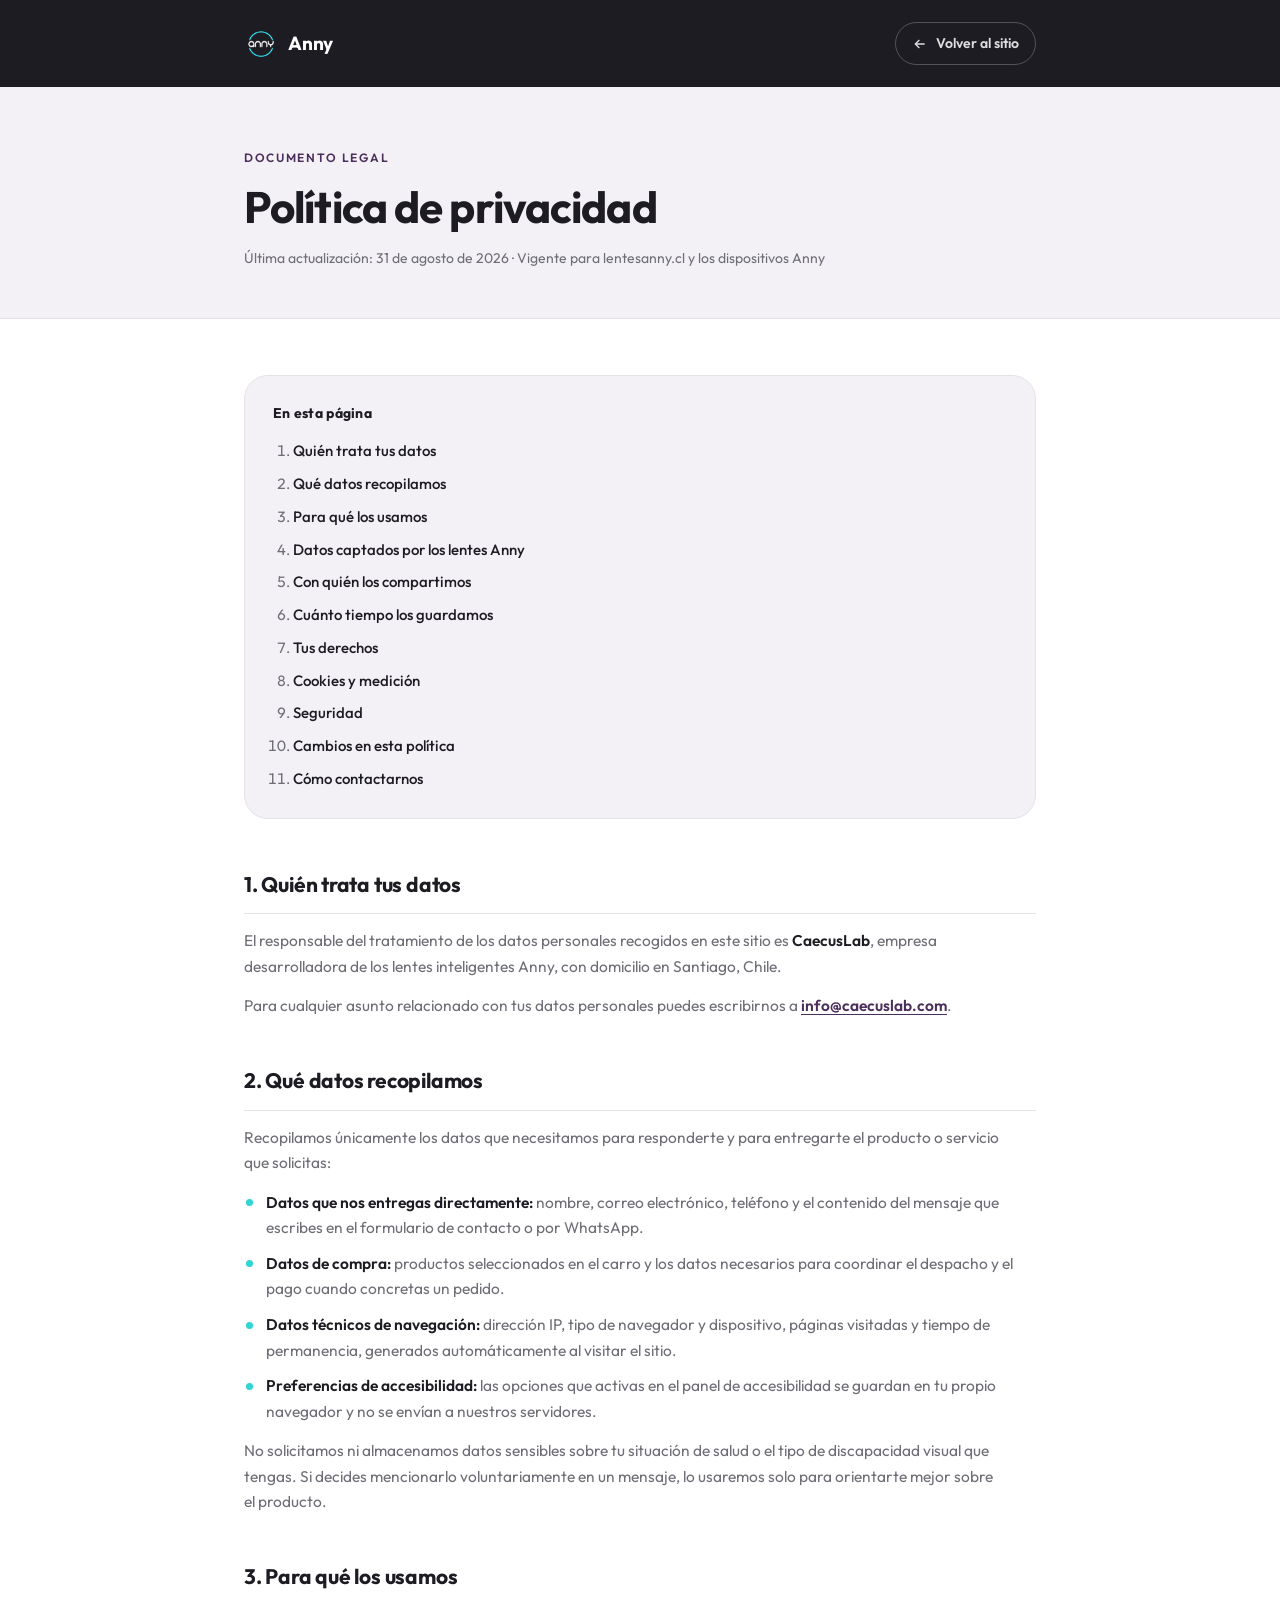
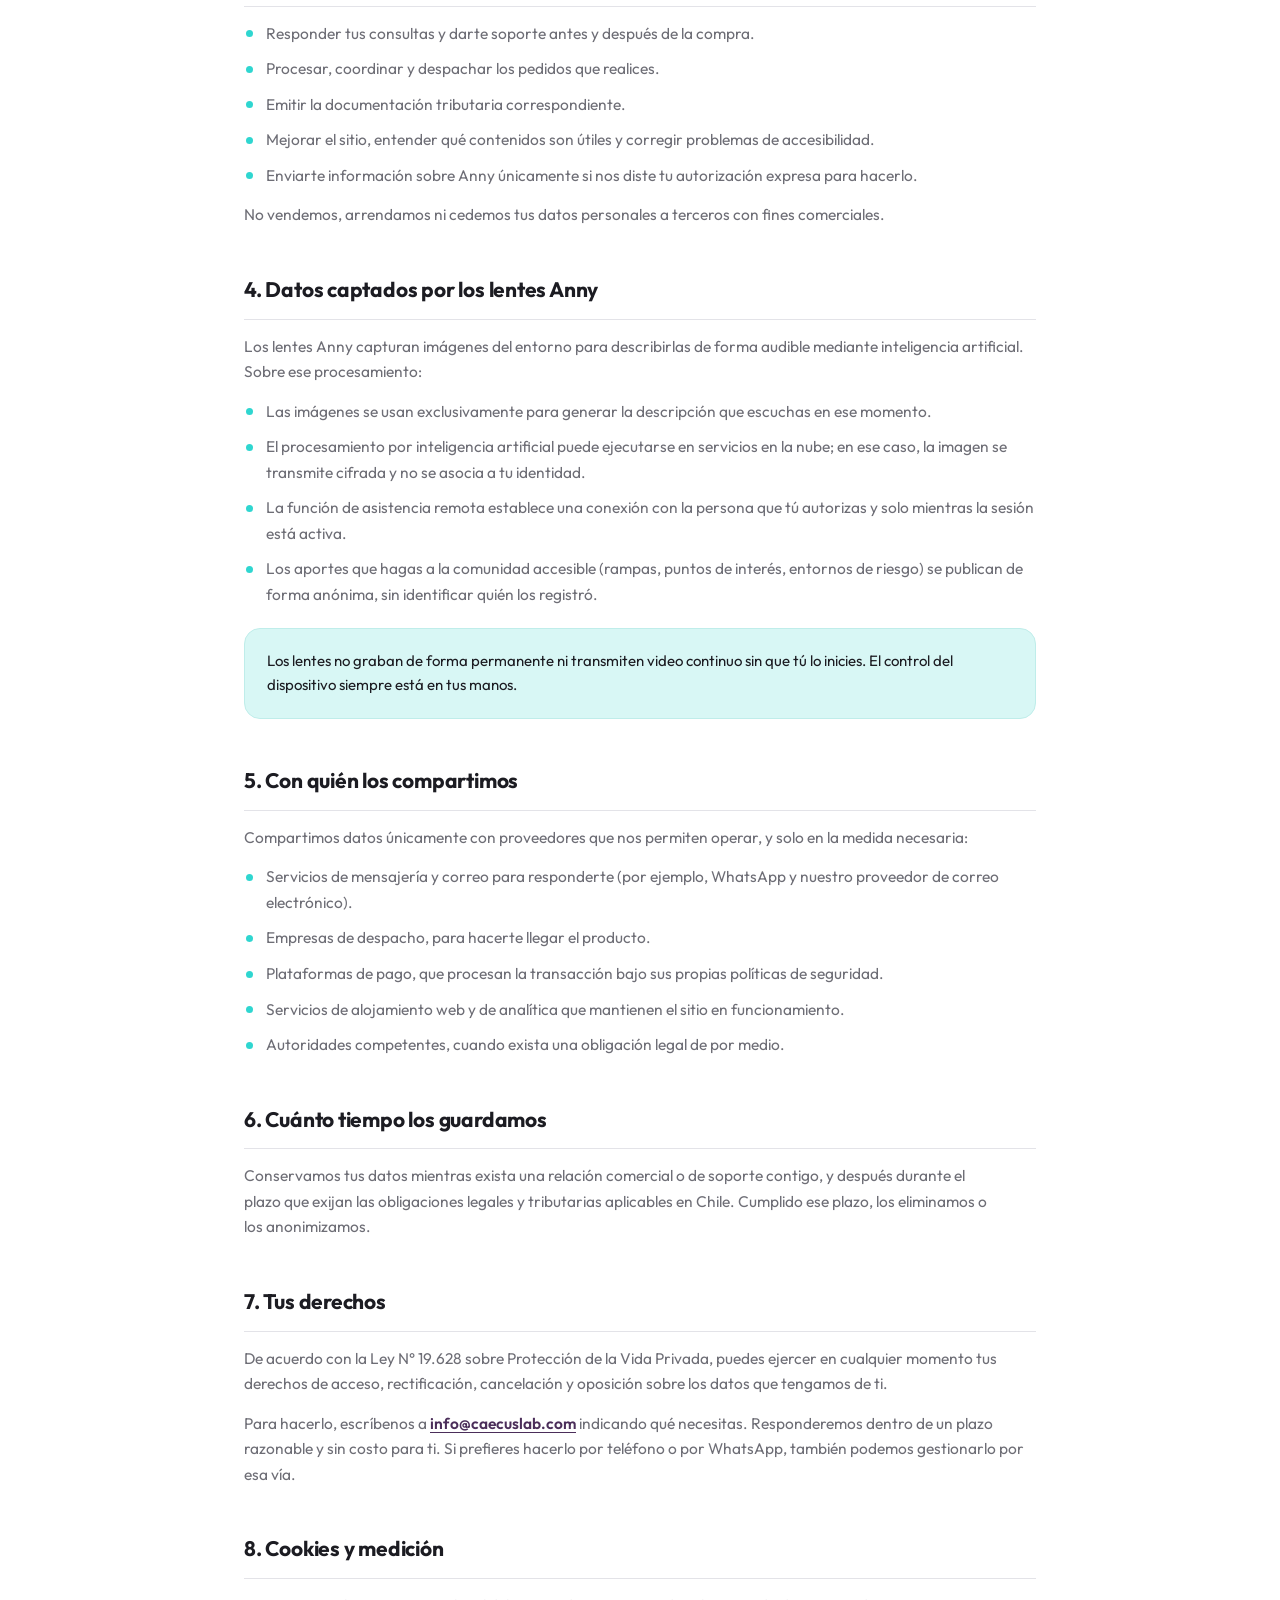
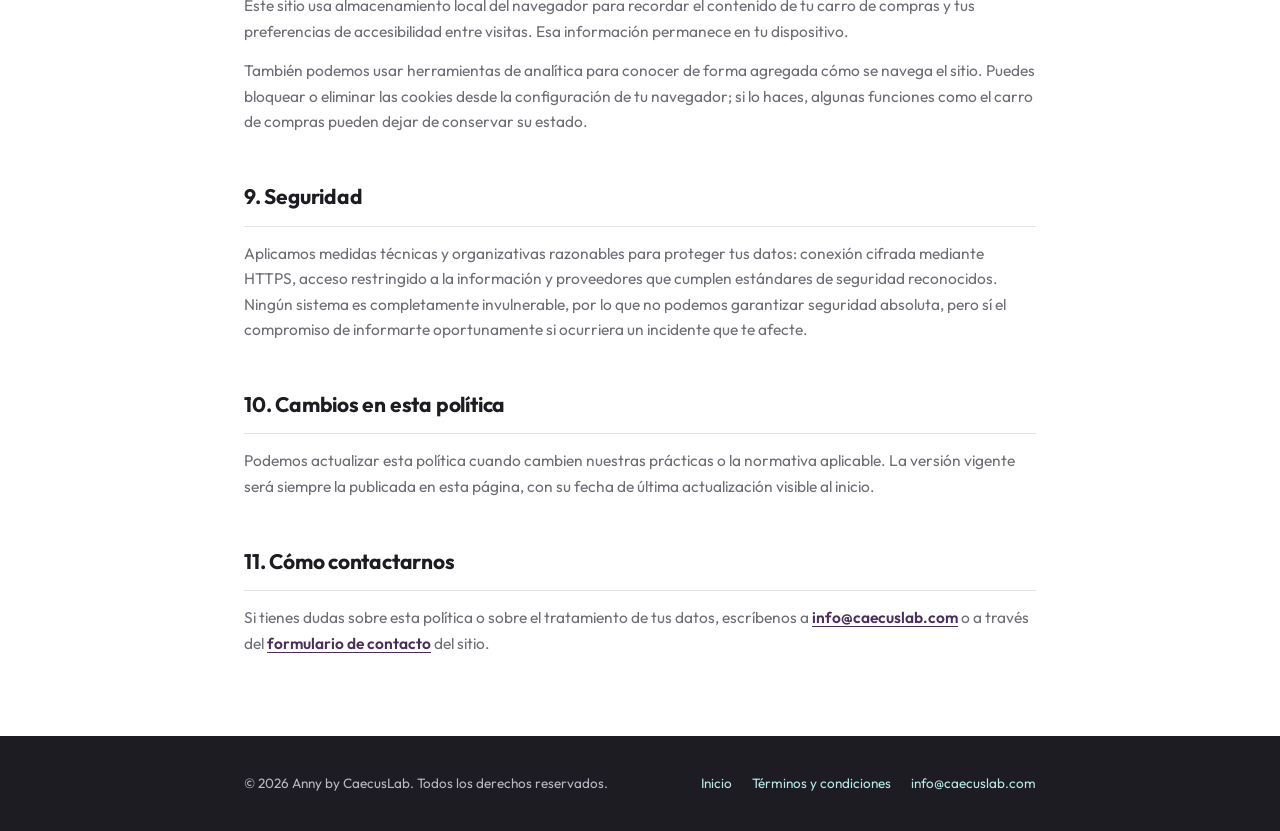
==== privacidad.html @ aaa9d838 "Funciones oficiales, revisión de diseño, páginas legales e imagen social Funciones: - Textos oficial" ====
<!DOCTYPE html>
<html lang="es">
<head>
<meta charset="UTF-8">
<meta name="viewport" content="width=device-width, initial-scale=1.0">
<title>Política de privacidad — Anny by CaecusLab</title>
<meta name="description" content="Cómo CaecusLab recopila, usa y protege los datos personales de quienes visitan lentesanny.cl y usan los lentes inteligentes Anny.">
<meta name="robots" content="index, follow">
<link rel="canonical" href="https://lentesanny.cl/privacidad.html">
<meta property="og:type" content="article">
<meta property="og:title" content="Política de privacidad — Anny by CaecusLab">
<meta property="og:description" content="Cómo CaecusLab recopila, usa y protege tus datos personales.">
<meta property="og:url" content="https://lentesanny.cl/privacidad.html">
<meta property="og:locale" content="es_CL">
<meta property="og:site_name" content="Anny by CaecusLab">
<meta property="og:image" content="https://lentesanny.cl/assets/img/og-anny.jpg">
<meta property="og:image:width" content="1200">
<meta property="og:image:height" content="630">
<meta property="og:image:alt" content="Lentes inteligentes Anny sobre fondo violeta, con el texto Autonomía al alcance">
<meta name="twitter:card" content="summary_large_image">
<meta name="twitter:image" content="https://lentesanny.cl/assets/img/og-anny.jpg">
<meta name="theme-color" content="#1C1C22">
<link rel="icon" type="image/png" href="assets/img/anny_logotipo.png">
<link rel="preconnect" href="https://fonts.googleapis.com">
<link rel="preconnect" href="https://fonts.gstatic.com" crossorigin>
<link rel="stylesheet" href="https://fonts.googleapis.com/css2?family=Outfit:wght@300;400;500;600;700;800&display=swap">
<link rel="stylesheet" href="assets/css/legal.css">
</head>
<body>

<a class="skip-link" href="#contenido">Saltar al contenido</a>

<header class="legal-header">
  <div class="container">
    <a class="legal-brand" href="index.html">
      <img src="assets/img/anny_logotipo.png" alt="Logotipo de Anny">
      Anny
    </a>
    <a class="legal-back" href="index.html">
      <svg viewBox="0 0 24 24" fill="none" stroke="currentColor" stroke-width="2" aria-hidden="true"><path d="M19 12H5M11 6l-6 6 6 6"/></svg>
      Volver al sitio
    </a>
  </div>
</header>

<div class="legal-hero">
  <div class="container">
    <span class="legal-eyebrow">Documento legal</span>
    <h1>Política de privacidad</h1>
    <p class="legal-meta">Última actualización: 31 de agosto de 2026 · Vigente para lentesanny.cl y los dispositivos Anny</p>
  </div>
</div>

<main id="contenido" class="legal-body">
  <div class="container">

    <nav class="legal-toc" aria-label="Contenidos de la política">
      <h2>En esta página</h2>
      <ol>
        <li><a href="#responsable">Quién trata tus datos</a></li>
        <li><a href="#datos">Qué datos recopilamos</a></li>
        <li><a href="#finalidad">Para qué los usamos</a></li>
        <li><a href="#dispositivo">Datos captados por los lentes Anny</a></li>
        <li><a href="#terceros">Con quién los compartimos</a></li>
        <li><a href="#conservacion">Cuánto tiempo los guardamos</a></li>
        <li><a href="#derechos">Tus derechos</a></li>
        <li><a href="#cookies">Cookies y medición</a></li>
        <li><a href="#seguridad">Seguridad</a></li>
        <li><a href="#cambios">Cambios en esta política</a></li>
        <li><a href="#contacto-legal">Cómo contactarnos</a></li>
      </ol>
    </nav>

    <section id="responsable">
      <h2>1. Quién trata tus datos</h2>
      <p>El responsable del tratamiento de los datos personales recogidos en este sitio es <strong>CaecusLab</strong>, empresa desarrolladora de los lentes inteligentes Anny, con domicilio en Santiago, Chile.</p>
      <p>Para cualquier asunto relacionado con tus datos personales puedes escribirnos a <a href="mailto:info@caecuslab.com">info@caecuslab.com</a>.</p>
    </section>

    <section id="datos">
      <h2>2. Qué datos recopilamos</h2>
      <p>Recopilamos únicamente los datos que necesitamos para responderte y para entregarte el producto o servicio que solicitas:</p>
      <ul>
        <li><strong>Datos que nos entregas directamente:</strong> nombre, correo electrónico, teléfono y el contenido del mensaje que escribes en el formulario de contacto o por WhatsApp.</li>
        <li><strong>Datos de compra:</strong> productos seleccionados en el carro y los datos necesarios para coordinar el despacho y el pago cuando concretas un pedido.</li>
        <li><strong>Datos técnicos de navegación:</strong> dirección IP, tipo de navegador y dispositivo, páginas visitadas y tiempo de permanencia, generados automáticamente al visitar el sitio.</li>
        <li><strong>Preferencias de accesibilidad:</strong> las opciones que activas en el panel de accesibilidad se guardan en tu propio navegador y no se envían a nuestros servidores.</li>
      </ul>
      <p>No solicitamos ni almacenamos datos sensibles sobre tu situación de salud o el tipo de discapacidad visual que tengas. Si decides mencionarlo voluntariamente en un mensaje, lo usaremos solo para orientarte mejor sobre el producto.</p>
    </section>

    <section id="finalidad">
      <h2>3. Para qué los usamos</h2>
      <ul>
        <li>Responder tus consultas y darte soporte antes y después de la compra.</li>
        <li>Procesar, coordinar y despachar los pedidos que realices.</li>
        <li>Emitir la documentación tributaria correspondiente.</li>
        <li>Mejorar el sitio, entender qué contenidos son útiles y corregir problemas de accesibilidad.</li>
        <li>Enviarte información sobre Anny únicamente si nos diste tu autorización expresa para hacerlo.</li>
      </ul>
      <p>No vendemos, arrendamos ni cedemos tus datos personales a terceros con fines comerciales.</p>
    </section>

    <section id="dispositivo">
      <h2>4. Datos captados por los lentes Anny</h2>
      <p>Los lentes Anny capturan imágenes del entorno para describirlas de forma audible mediante inteligencia artificial. Sobre ese procesamiento:</p>
      <ul>
        <li>Las imágenes se usan exclusivamente para generar la descripción que escuchas en ese momento.</li>
        <li>El procesamiento por inteligencia artificial puede ejecutarse en servicios en la nube; en ese caso, la imagen se transmite cifrada y no se asocia a tu identidad.</li>
        <li>La función de asistencia remota establece una conexión con la persona que tú autorizas y solo mientras la sesión está activa.</li>
        <li>Los aportes que hagas a la comunidad accesible (rampas, puntos de interés, entornos de riesgo) se publican de forma anónima, sin identificar quién los registró.</li>
      </ul>
      <div class="legal-callout">
        <p>Los lentes no graban de forma permanente ni transmiten video continuo sin que tú lo inicies. El control del dispositivo siempre está en tus manos.</p>
      </div>
    </section>

    <section id="terceros">
      <h2>5. Con quién los compartimos</h2>
      <p>Compartimos datos únicamente con proveedores que nos permiten operar, y solo en la medida necesaria:</p>
      <ul>
        <li>Servicios de mensajería y correo para responderte (por ejemplo, WhatsApp y nuestro proveedor de correo electrónico).</li>
        <li>Empresas de despacho, para hacerte llegar el producto.</li>
        <li>Plataformas de pago, que procesan la transacción bajo sus propias políticas de seguridad.</li>
        <li>Servicios de alojamiento web y de analítica que mantienen el sitio en funcionamiento.</li>
        <li>Autoridades competentes, cuando exista una obligación legal de por medio.</li>
      </ul>
    </section>

    <section id="conservacion">
      <h2>6. Cuánto tiempo los guardamos</h2>
      <p>Conservamos tus datos mientras exista una relación comercial o de soporte contigo, y después durante el plazo que exijan las obligaciones legales y tributarias aplicables en Chile. Cumplido ese plazo, los eliminamos o los anonimizamos.</p>
    </section>

    <section id="derechos">
      <h2>7. Tus derechos</h2>
      <p>De acuerdo con la Ley N° 19.628 sobre Protección de la Vida Privada, puedes ejercer en cualquier momento tus derechos de acceso, rectificación, cancelación y oposición sobre los datos que tengamos de ti.</p>
      <p>Para hacerlo, escríbenos a <a href="mailto:info@caecuslab.com">info@caecuslab.com</a> indicando qué necesitas. Responderemos dentro de un plazo razonable y sin costo para ti. Si prefieres hacerlo por teléfono o por WhatsApp, también podemos gestionarlo por esa vía.</p>
    </section>

    <section id="cookies">
      <h2>8. Cookies y medición</h2>
      <p>Este sitio usa almacenamiento local del navegador para recordar el contenido de tu carro de compras y tus preferencias de accesibilidad entre visitas. Esa información permanece en tu dispositivo.</p>
      <p>También podemos usar herramientas de analítica para conocer de forma agregada cómo se navega el sitio. Puedes bloquear o eliminar las cookies desde la configuración de tu navegador; si lo haces, algunas funciones como el carro de compras pueden dejar de conservar su estado.</p>
    </section>

    <section id="seguridad">
      <h2>9. Seguridad</h2>
      <p>Aplicamos medidas técnicas y organizativas razonables para proteger tus datos: conexión cifrada mediante HTTPS, acceso restringido a la información y proveedores que cumplen estándares de seguridad reconocidos. Ningún sistema es completamente invulnerable, por lo que no podemos garantizar seguridad absoluta, pero sí el compromiso de informarte oportunamente si ocurriera un incidente que te afecte.</p>
    </section>

    <section id="cambios">
      <h2>10. Cambios en esta política</h2>
      <p>Podemos actualizar esta política cuando cambien nuestras prácticas o la normativa aplicable. La versión vigente será siempre la publicada en esta página, con su fecha de última actualización visible al inicio.</p>
    </section>

    <section id="contacto-legal">
      <h2>11. Cómo contactarnos</h2>
      <p>Si tienes dudas sobre esta política o sobre el tratamiento de tus datos, escríbenos a <a href="mailto:info@caecuslab.com">info@caecuslab.com</a> o a través del <a href="index.html#contacto">formulario de contacto</a> del sitio.</p>
    </section>

  </div>
</main>

<footer class="legal-footer">
  <div class="container">
    <span>© 2026 Anny by CaecusLab. Todos los derechos reservados.</span>
    <nav aria-label="Enlaces legales">
      <a href="index.html">Inicio</a>
      <a href="terminos.html">Términos y condiciones</a>
      <a href="mailto:info@caecuslab.com">info@caecuslab.com</a>
    </nav>
  </div>
</footer>

</body>
</html>
---- assets/css/legal.css ----
/* ==========================================================================
   ESTILOS COMPARTIDOS — PÁGINAS LEGALES (privacidad, términos)
   Reutiliza los tokens de marca de index.html
   ========================================================================== */
:root{
  --purple:#4B2E5A;
  --purple-light:#EFEAF4;
  --turquoise:#2FD6D0;
  --turquoise-light:#D8F7F5;
  --white:#FFFFFF;
  --gray-light:#F4F5F7;
  --surface-alt:#F3F1F6;
  --gray-mid:#6E6E76;
  --dark:#1C1C22;
  --border:#E3E3E8;

  --font-body:'Outfit','Segoe UI',system-ui,sans-serif;
  --radius-s:10px;
  --radius-m:16px;
  --radius-l:24px;
  --radius-pill:999px;
  --shadow-s: 0 1px 2px rgba(43,26,54,.04), 0 3px 10px rgba(43,26,54,.05);
  --shadow-m: 0 2px 6px rgba(43,26,54,.05), 0 16px 40px rgba(43,26,54,.10);
  --ease: cubic-bezier(.16,1,.3,1);
}

*,*::before,*::after{ box-sizing:border-box; }
html{ scroll-behavior:smooth; -webkit-text-size-adjust:100%; }
@media (prefers-reduced-motion: reduce){
  html{ scroll-behavior:auto; }
  *,*::before,*::after{ transition-duration:.001ms !important; animation-duration:.001ms !important; }
}
body{
  margin:0; font-family:var(--font-body); color:var(--dark); background:var(--white);
  line-height:1.65; font-size:16px; -webkit-font-smoothing:antialiased;
}
img{ max-width:100%; display:block; }
a{ color:inherit; }
h1,h2,h3,p{ margin:0; text-wrap:pretty; }
h1,h2,h3{ text-wrap:balance; }
:focus-visible{ outline:2px solid var(--turquoise); outline-offset:3px; border-radius:4px; }

.container{ width:100%; max-width:840px; margin:0 auto; padding:0 24px; }

.sr-only{
  position:absolute; width:1px; height:1px; padding:0; margin:-1px;
  overflow:hidden; clip:rect(0,0,0,0); white-space:nowrap; border:0;
}
.skip-link{
  position:absolute; left:16px; top:-60px; background:var(--dark); color:#fff;
  padding:12px 20px; border-radius:var(--radius-s); z-index:100; text-decoration:none;
  transition:top .2s var(--ease);
}
.skip-link:focus{ top:16px; }

/* Cabecera */
.legal-header{ background:var(--dark); color:#F4F5F7; padding:22px 0; }
.legal-header .container{ display:flex; align-items:center; justify-content:space-between; gap:20px; }
.legal-brand{
  display:flex; align-items:center; gap:10px; font-weight:700; font-size:19px;
  letter-spacing:-.01em; color:#fff; text-decoration:none;
}
.legal-brand img{ width:34px; height:34px; flex:none; object-fit:contain; }
.legal-back{
  display:inline-flex; align-items:center; gap:8px; font-size:14px; font-weight:600;
  color:rgba(255,255,255,.85); text-decoration:none; padding:9px 16px;
  border:1px solid rgba(255,255,255,.24); border-radius:var(--radius-pill);
  transition:background .2s var(--ease), border-color .2s var(--ease), color .2s var(--ease);
}
.legal-back:hover{ background:var(--turquoise); border-color:var(--turquoise); color:var(--dark); }
.legal-back svg{ width:16px; height:16px; }

/* Portada del documento */
.legal-hero{ background:var(--surface-alt); padding:56px 0 48px; border-bottom:1px solid var(--border); }
.legal-eyebrow{
  display:inline-block; font-size:12px; font-weight:600; letter-spacing:.14em;
  text-transform:uppercase; color:var(--purple); margin-bottom:14px;
}
.legal-hero h1{ font-size:clamp(30px,5vw,44px); font-weight:700; letter-spacing:-.02em; line-height:1.12; }
.legal-meta{ margin-top:16px; font-size:14px; color:var(--gray-mid); }

/* Cuerpo */
.legal-body{ padding:56px 0 80px; }
.legal-body section + section{ margin-top:44px; }
.legal-body h2{
  font-size:21px; font-weight:700; letter-spacing:-.01em; padding-bottom:12px;
  border-bottom:1px solid var(--border);
}
.legal-body h3{ font-size:16.5px; font-weight:600; margin-top:24px; }
.legal-body p{ margin-top:14px; color:var(--gray-mid); font-size:15.5px; }
.legal-body strong{ color:var(--dark); font-weight:600; }
.legal-body ul{ margin:14px 0 0; padding:0; list-style:none; }
.legal-body ul li{
  position:relative; padding-left:22px; margin-top:10px; color:var(--gray-mid); font-size:15.5px;
}
.legal-body ul li::before{
  content:""; position:absolute; left:2px; top:.62em; width:7px; height:7px;
  border-radius:50%; background:var(--turquoise);
}
.legal-body a{ color:var(--purple); font-weight:600; text-decoration:underline; text-underline-offset:3px; }
.legal-body a:hover{ color:var(--turquoise); }

.legal-toc{
  background:var(--surface-alt); border:1px solid var(--border); border-radius:var(--radius-l);
  padding:26px 28px; margin-bottom:48px;
}
.legal-toc h2{ font-size:14px; font-weight:700; border:0; padding:0; letter-spacing:.02em; }
.legal-toc ol{ margin:14px 0 0; padding-left:20px; color:var(--gray-mid); font-size:15px; }
.legal-toc li{ margin-top:8px; }
.legal-toc a{ color:var(--dark); text-decoration:none; font-weight:500; }
.legal-toc a:hover{ color:var(--purple); text-decoration:underline; text-underline-offset:3px; }

.legal-callout{
  margin-top:20px; padding:20px 22px; border-radius:var(--radius-m);
  background:var(--turquoise-light); border:1px solid #BFEDEA;
}
.legal-callout p{ color:var(--dark); margin-top:0; font-size:15px; }

/* Pie */
.legal-footer{ background:var(--dark); color:#B9B7C4; padding:36px 0; font-size:13.5px; }
.legal-footer .container{
  display:flex; align-items:center; justify-content:space-between; gap:14px; flex-wrap:wrap;
}
.legal-footer a{ color:#B9E9E7; text-decoration:none; transition:color .2s var(--ease); }
.legal-footer a:hover{ color:var(--turquoise); }
.legal-footer nav{ display:flex; gap:20px; flex-wrap:wrap; }

@media (max-width:560px){
  .legal-header .container{ flex-direction:column; align-items:flex-start; }
  .legal-body{ padding:40px 0 60px; }
}
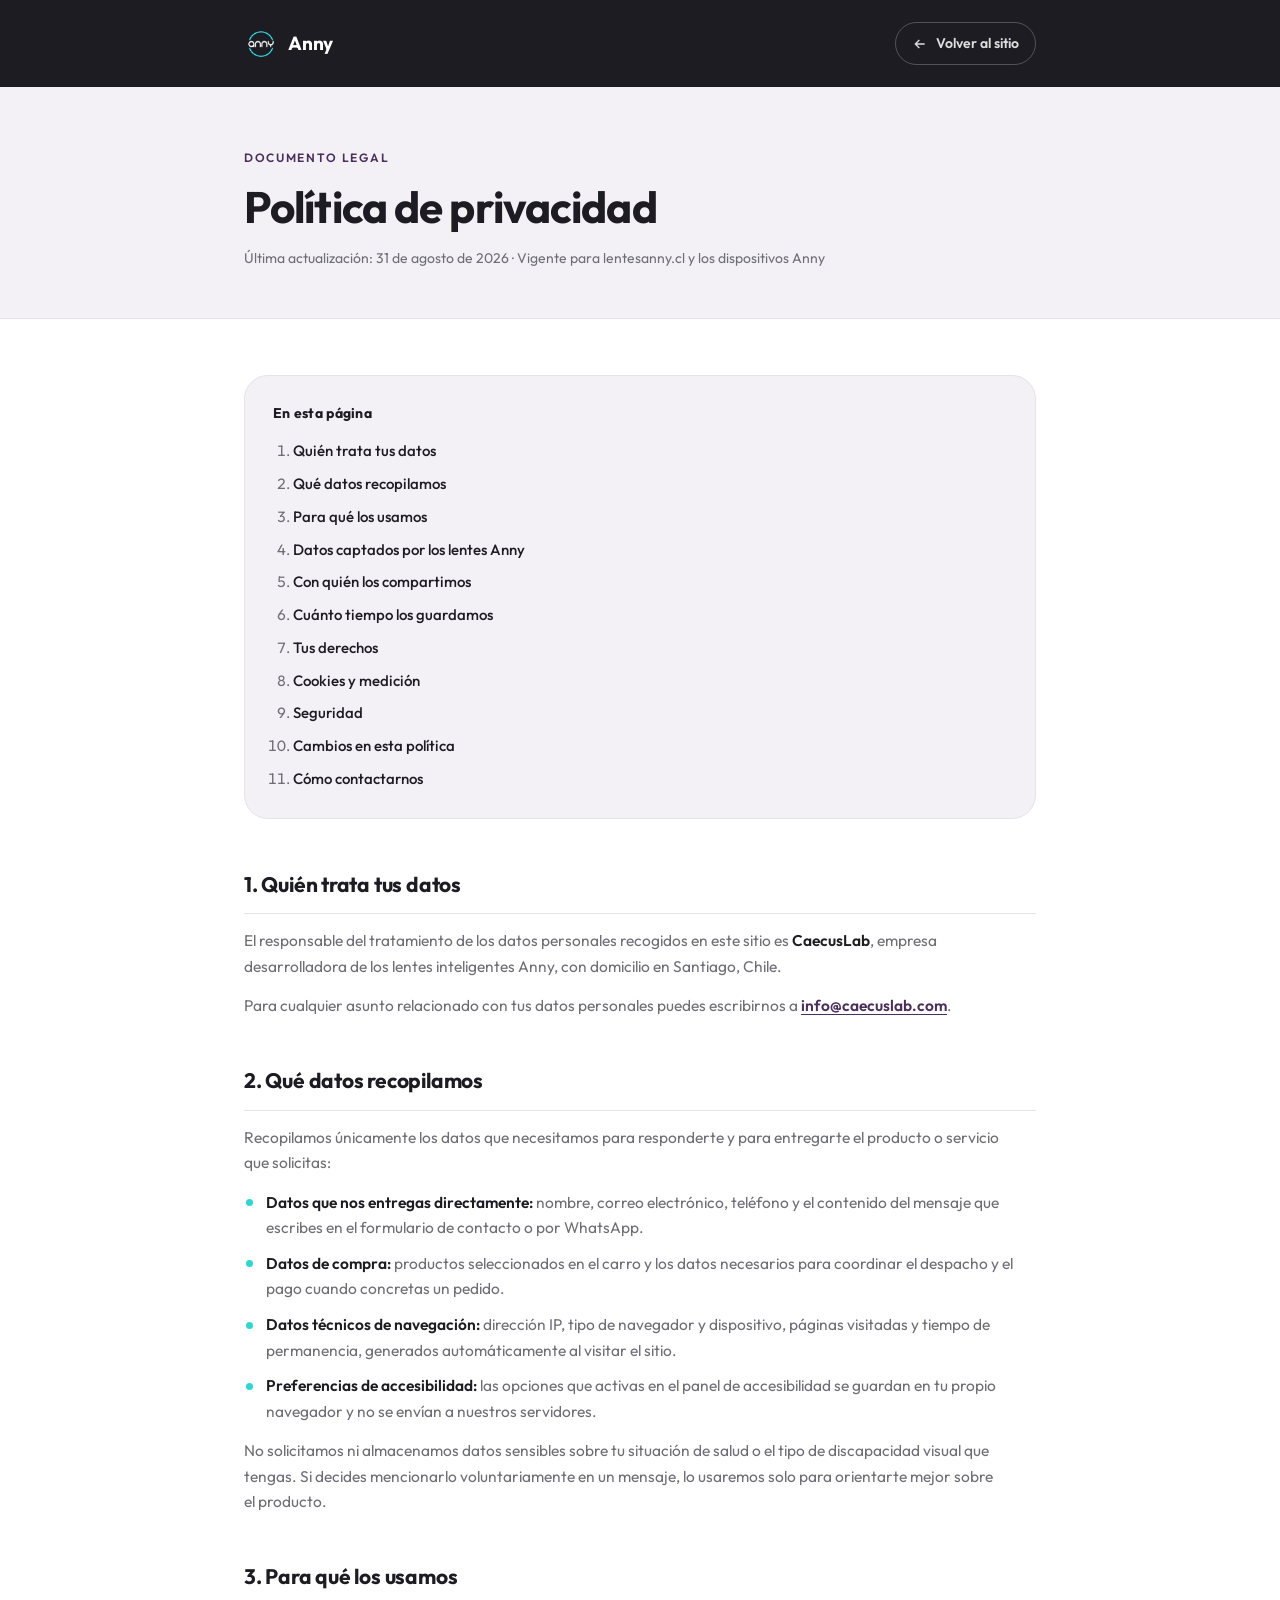
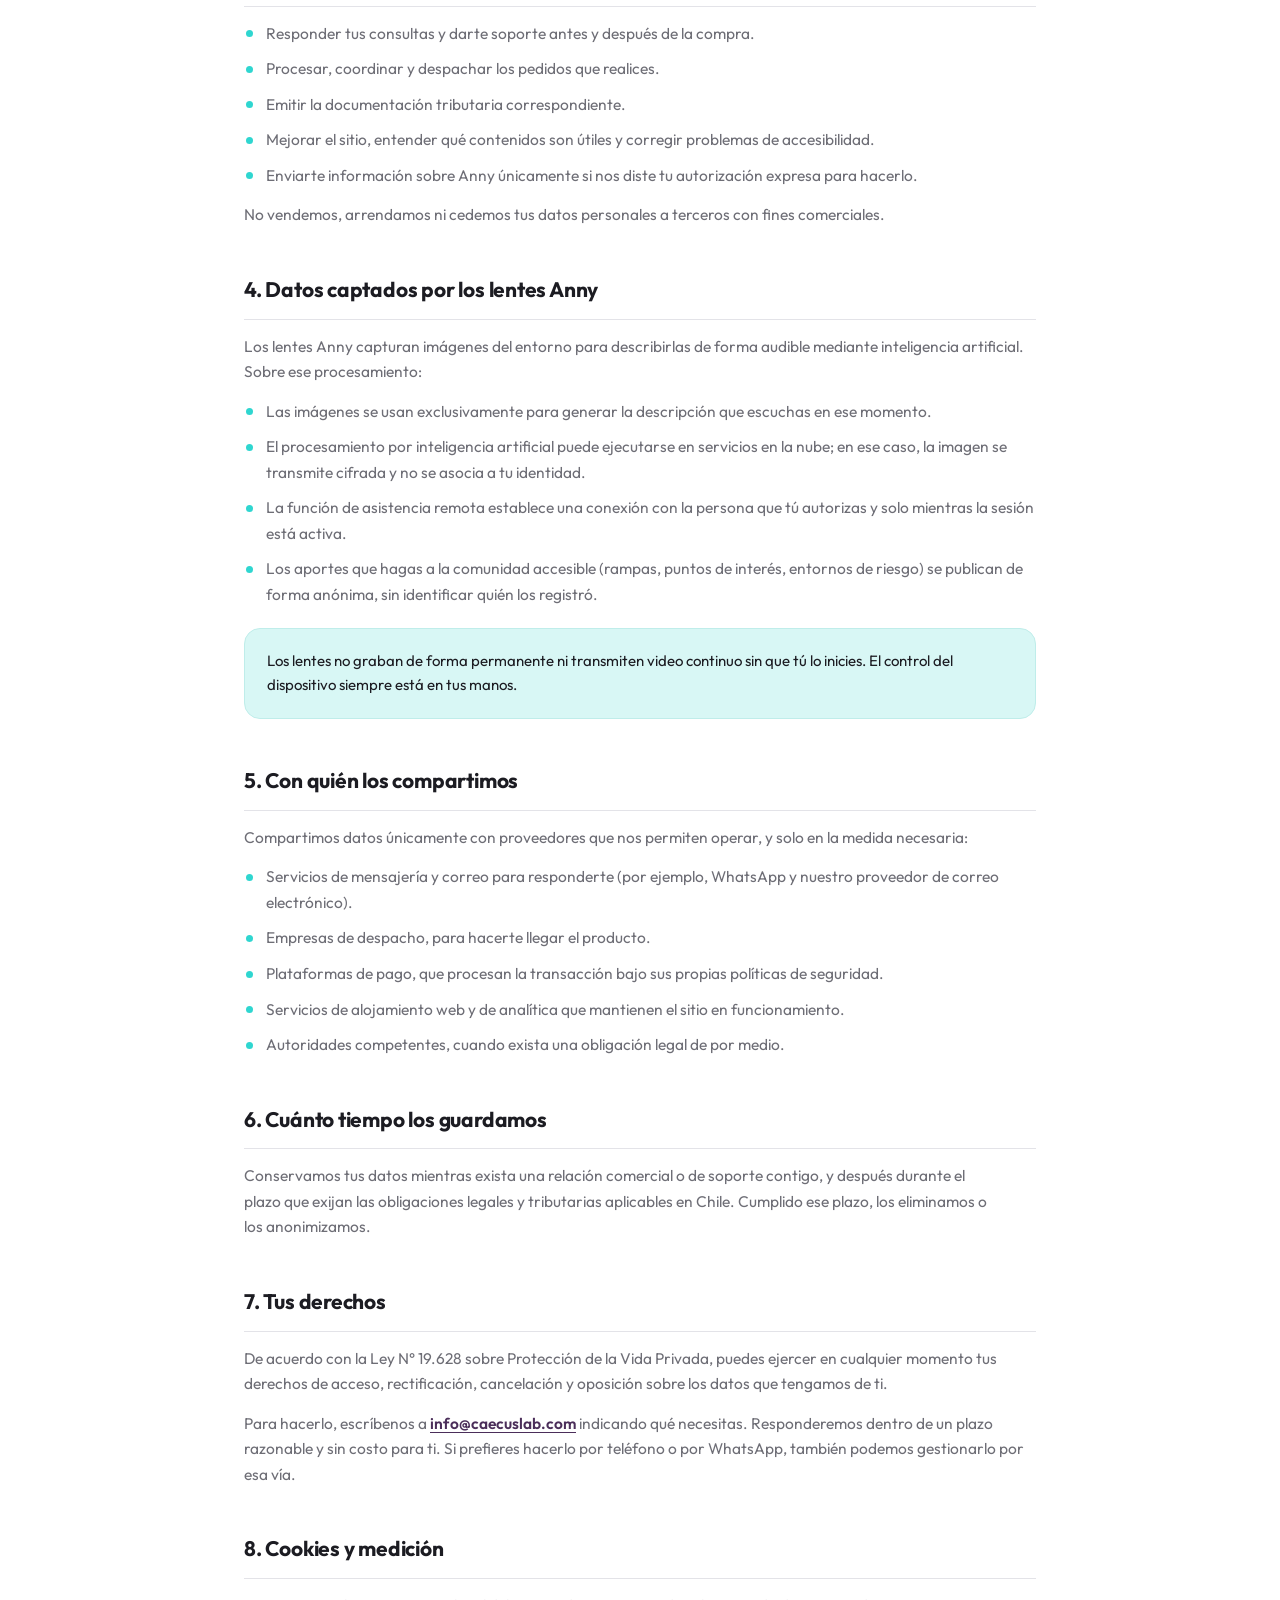
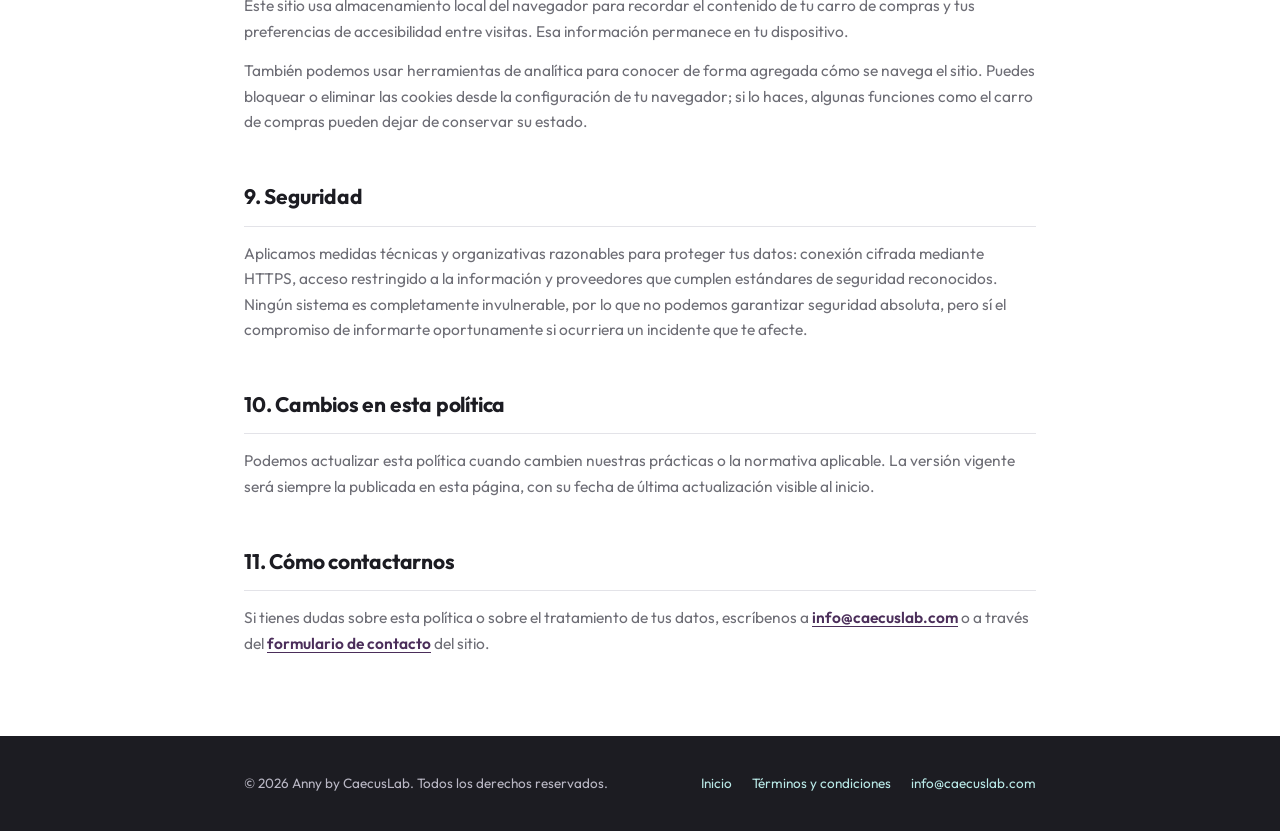
==== commit f22e851f: "Tipografía alojada en el sitio y aviso de privacidad en el formulario Co-Authored-By: Claude Opus 5." ====
--- a/privacidad.html
+++ b/privacidad.html
@@ -21,9 +21,15 @@
 <meta name="twitter:image" content="https://lentesanny.cl/assets/img/og-anny.jpg">
 <meta name="theme-color" content="#1C1C22">
 <link rel="icon" type="image/png" href="assets/img/anny_logotipo.png">
-<link rel="preconnect" href="https://fonts.googleapis.com">
-<link rel="preconnect" href="https://fonts.gstatic.com" crossorigin>
-<link rel="stylesheet" href="https://fonts.googleapis.com/css2?family=Outfit:wght@300;400;500;600;700;800&display=swap">
+<style id="local-fonts">
+/* Tipografías alojadas en el sitio (Fontsource, licencia OFL) */
+@font-face{font-family:"Outfit";font-style:normal;font-weight:300;font-display:swap;src:url(assets/fonts/outfit-latin-300-normal.woff2) format("woff2")}
+@font-face{font-family:"Outfit";font-style:normal;font-weight:400;font-display:swap;src:url(assets/fonts/outfit-latin-400-normal.woff2) format("woff2")}
+@font-face{font-family:"Outfit";font-style:normal;font-weight:500;font-display:swap;src:url(assets/fonts/outfit-latin-500-normal.woff2) format("woff2")}
+@font-face{font-family:"Outfit";font-style:normal;font-weight:600;font-display:swap;src:url(assets/fonts/outfit-latin-600-normal.woff2) format("woff2")}
+@font-face{font-family:"Outfit";font-style:normal;font-weight:700;font-display:swap;src:url(assets/fonts/outfit-latin-700-normal.woff2) format("woff2")}
+@font-face{font-family:"Outfit";font-style:normal;font-weight:800;font-display:swap;src:url(assets/fonts/outfit-latin-800-normal.woff2) format("woff2")}
+</style>
 <link rel="stylesheet" href="assets/css/legal.css">
 </head>
 <body>
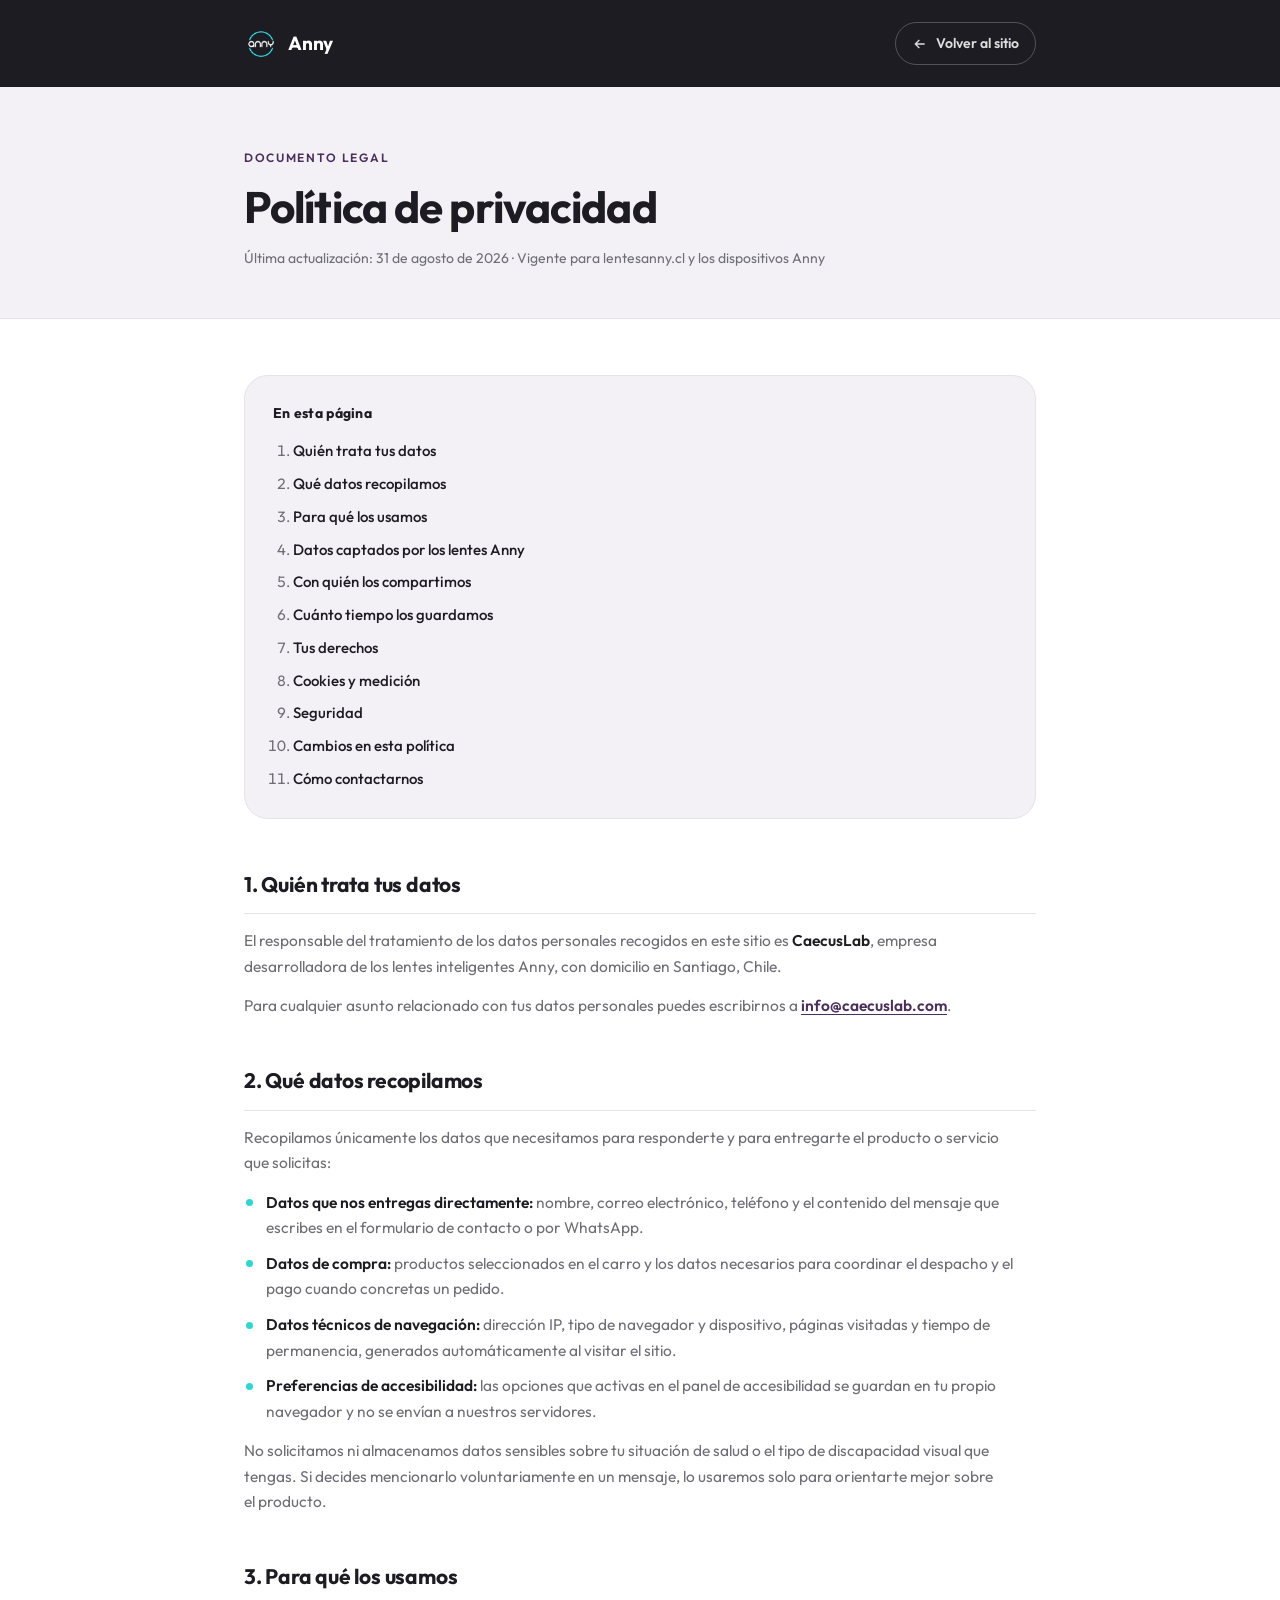
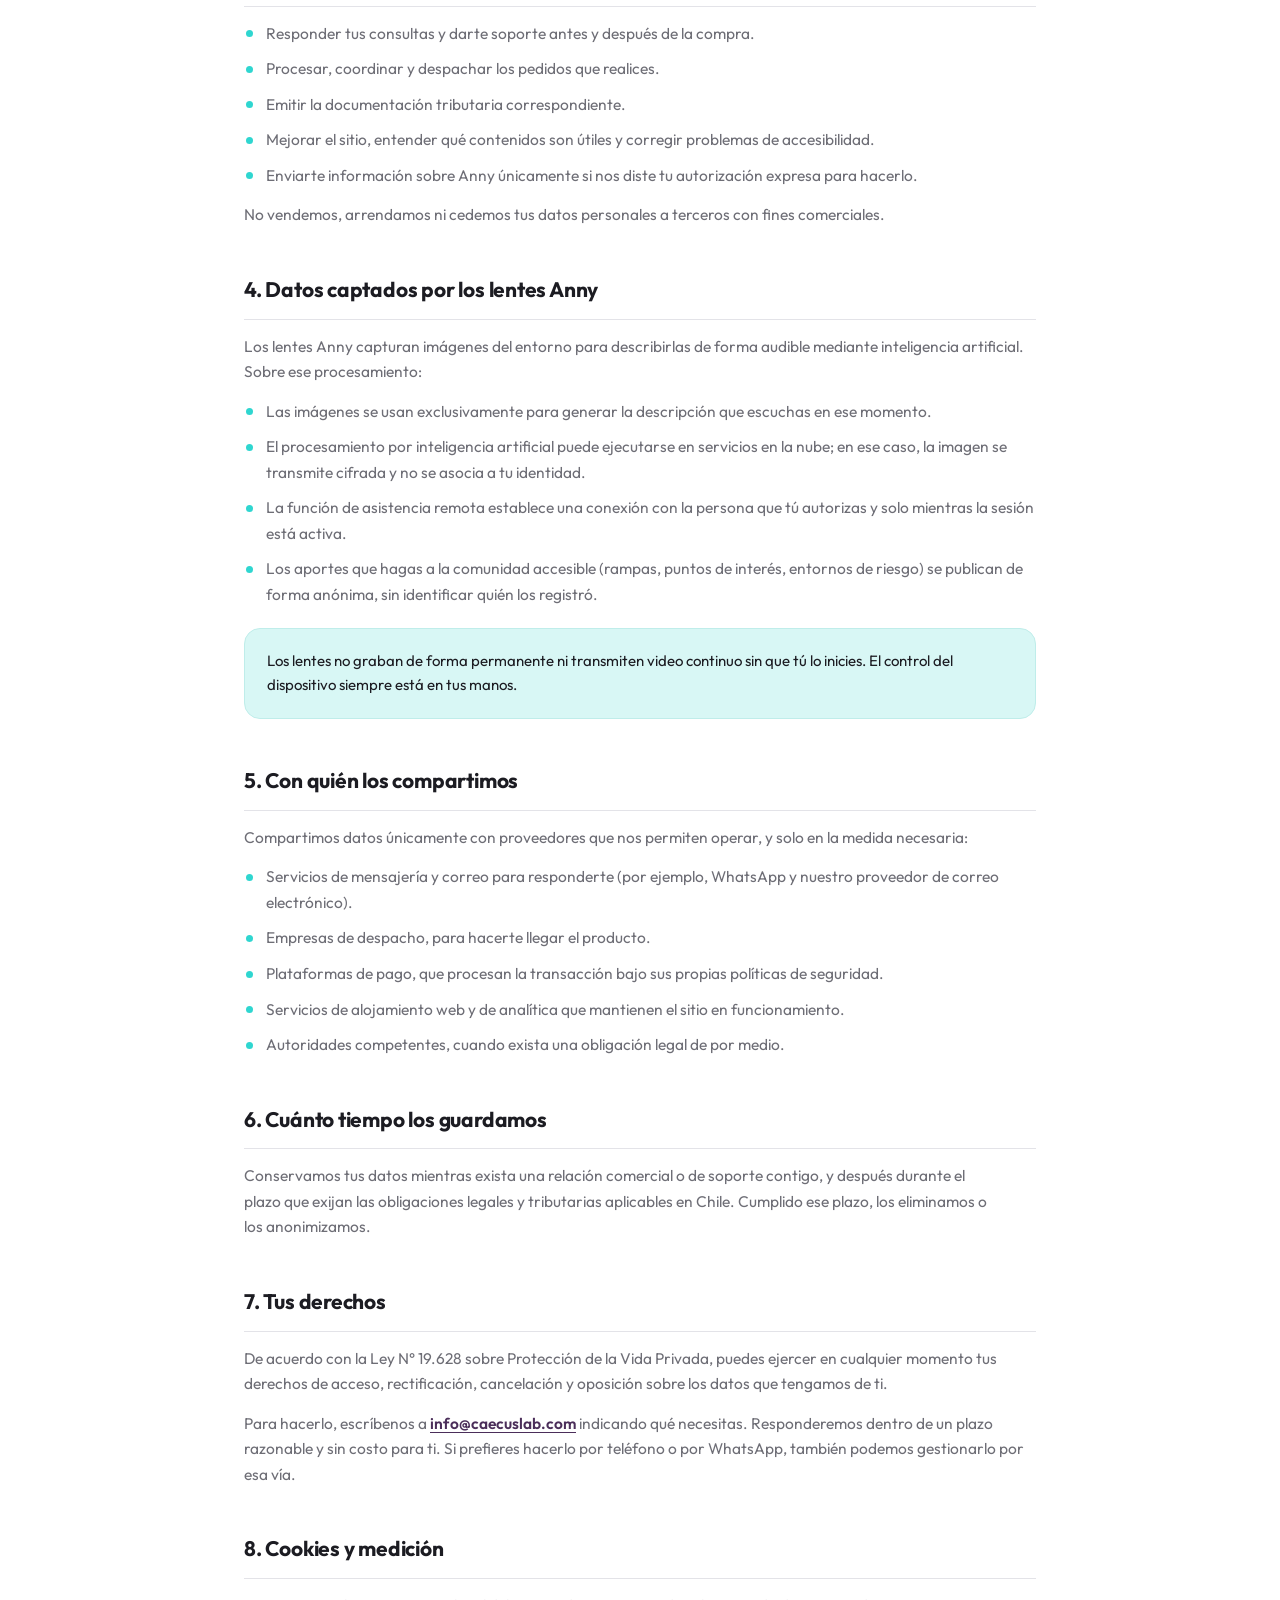
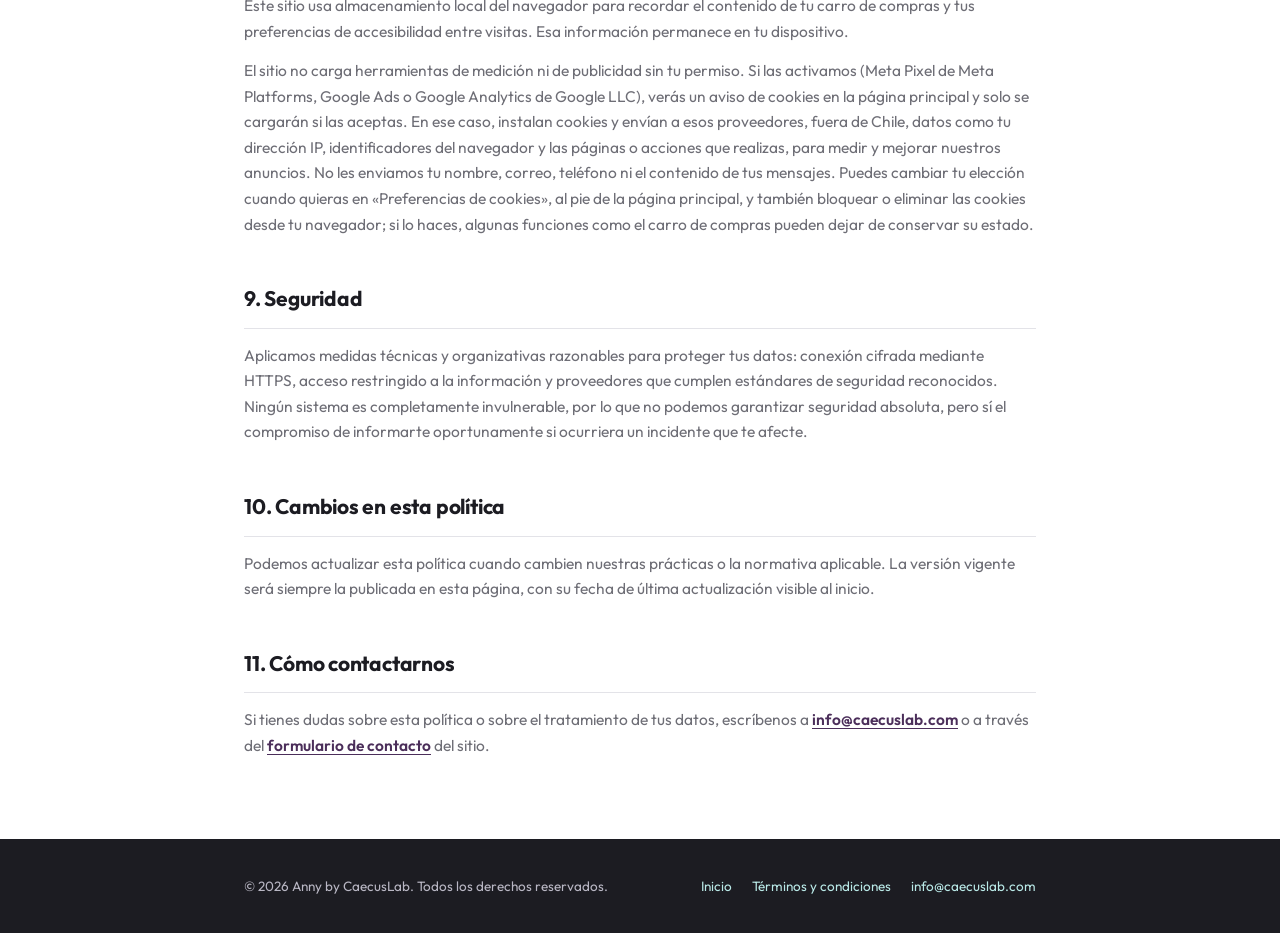
==== commit f2fd5bc3: "Estructura de publicidad lista (Meta Pixel y Google Ads con consentimiento) Configuración TRACKING v" ====
--- a/privacidad.html
+++ b/privacidad.html
@@ -147,7 +147,7 @@
     <section id="cookies">
       <h2>8. Cookies y medición</h2>
       <p>Este sitio usa almacenamiento local del navegador para recordar el contenido de tu carro de compras y tus preferencias de accesibilidad entre visitas. Esa información permanece en tu dispositivo.</p>
-      <p>También podemos usar herramientas de analítica para conocer de forma agregada cómo se navega el sitio. Puedes bloquear o eliminar las cookies desde la configuración de tu navegador; si lo haces, algunas funciones como el carro de compras pueden dejar de conservar su estado.</p>
+      <p>El sitio no carga herramientas de medición ni de publicidad sin tu permiso. Si las activamos (Meta Pixel de Meta Platforms, Google Ads o Google Analytics de Google LLC), verás un aviso de cookies en la página principal y solo se cargarán si las aceptas. En ese caso, instalan cookies y envían a esos proveedores, fuera de Chile, datos como tu dirección IP, identificadores del navegador y las páginas o acciones que realizas, para medir y mejorar nuestros anuncios. No les enviamos tu nombre, correo, teléfono ni el contenido de tus mensajes. Puedes cambiar tu elección cuando quieras en «Preferencias de cookies», al pie de la página principal, y también bloquear o eliminar las cookies desde tu navegador; si lo haces, algunas funciones como el carro de compras pueden dejar de conservar su estado.</p>
     </section>
 
     <section id="seguridad">
